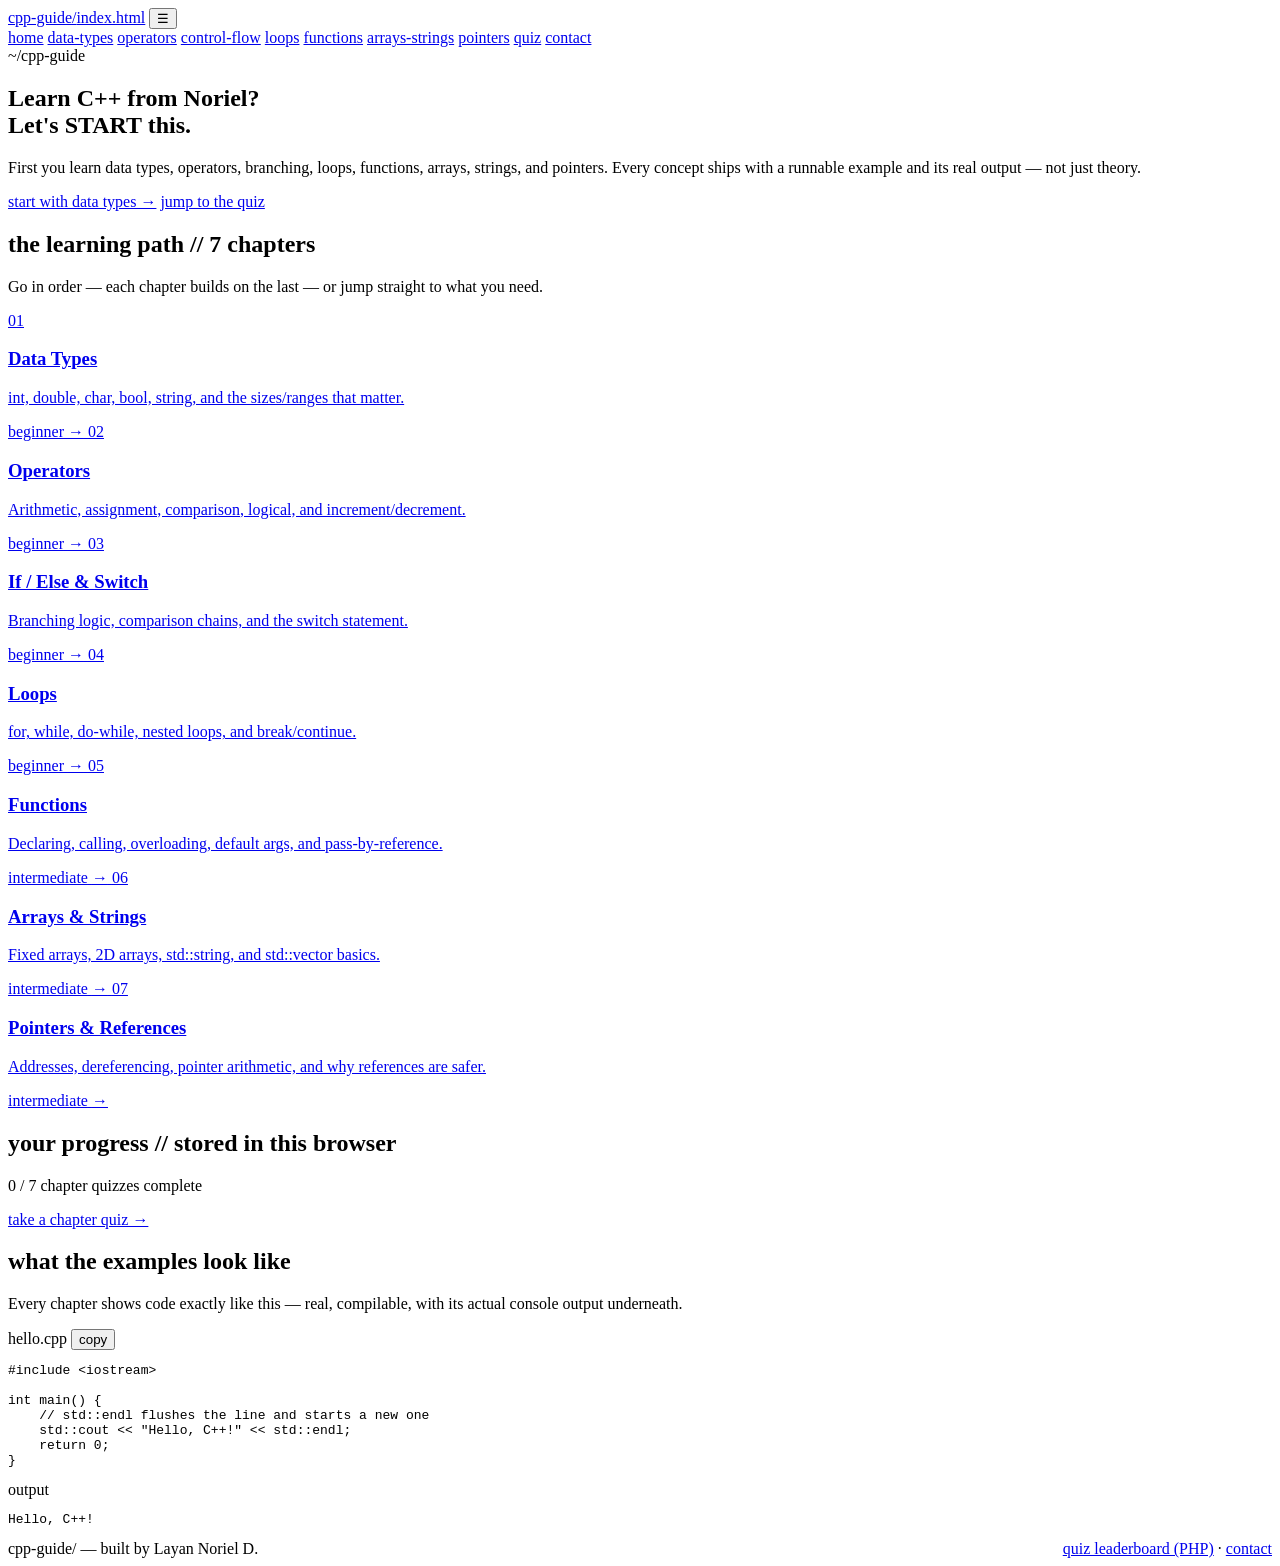
==== index.html @ 3d73a4aa "Add files via upload" ====
<!DOCTYPE html>
<html lang="en">
<head>
<meta charset="UTF-8">
<meta name="viewport" content="width=device-width, initial-scale=1.0">
<title>C++ Learning Guide — Created by Noriel</title>
<meta name="description" content="A free, from-scratch C++ course: data types, operators, control flow, loops, functions, arrays, strings, and pointers — with runnable examples and quizzes.">
<link rel="stylesheet" href="assets/css/style.css">
</head>
<body>

<header class="titlebar">
  <div class="wrap">
    <div class="dots"><span></span><span></span><span></span></div>
    <a class="brand" href="index.html"><span class="path">cpp-guide/</span><span class="file">index.html</span></a>
    <button class="navtoggle" aria-label="toggle menu">☰</button>
    <nav class="navlinks">
      <a href="index.html">home</a>
      <a href="data-types.html">data-types</a>
      <a href="operators.html">operators</a>
      <a href="control-flow.html">control-flow</a>
      <a href="loops.html">loops</a>
      <a href="functions.html">functions</a>
      <a href="arrays-strings.html">arrays-strings</a>
      <a href="pointers.html">pointers</a>
      <a href="quiz.html">quiz</a>
      <a href="contact.html">contact</a>
    </nav>
  </div>
</header>

<section class="hero">
  <div class="wrap">
    <div class="eyebrow">~/cpp-guide <span class="cursor"></span></div>
    <h1>Learn C++ from Noriel?<br>Let's <span class="accent">START</span> this.</h1>
    <p class="lede">
      First you learn  data types, operators,
      branching, loops, functions, arrays, strings, and pointers. Every concept
      ships with a runnable example and its real output — not just theory.
    </p>
    <div class="btnrow">
      <a class="btn btn-primary" href="data-types.html">start with data types →</a>
      <a class="btn btn-ghost" href="quiz.html">jump to the quiz</a>
    </div>
  </div>
</section>

<main>
  <div class="wrap">

    <section aria-labelledby="path-heading">
      <h2 id="path-heading">the learning path <span class="tag">// 7 chapters</span></h2>
      <p class="deck">Go in order — each chapter builds on the last — or jump straight to what you need.</p>

      <div class="chapters">
        <a class="chapter" href="data-types.html">
          <span class="idx">01</span>
          <span class="meta"><h3>Data Types</h3><p>int, double, char, bool, string, and the sizes/ranges that matter.</p></span>
          <span class="lvl">beginner</span>
          <span class="arrow">→</span>
        </a>
        <a class="chapter" href="operators.html">
          <span class="idx">02</span>
          <span class="meta"><h3>Operators</h3><p>Arithmetic, assignment, comparison, logical, and increment/decrement.</p></span>
          <span class="lvl">beginner</span>
          <span class="arrow">→</span>
        </a>
        <a class="chapter" href="control-flow.html">
          <span class="idx">03</span>
          <span class="meta"><h3>If / Else &amp; Switch</h3><p>Branching logic, comparison chains, and the switch statement.</p></span>
          <span class="lvl">beginner</span>
          <span class="arrow">→</span>
        </a>
        <a class="chapter" href="loops.html">
          <span class="idx">04</span>
          <span class="meta"><h3>Loops</h3><p>for, while, do-while, nested loops, and break/continue.</p></span>
          <span class="lvl">beginner</span>
          <span class="arrow">→</span>
        </a>
        <a class="chapter" href="functions.html">
          <span class="idx">05</span>
          <span class="meta"><h3>Functions</h3><p>Declaring, calling, overloading, default args, and pass-by-reference.</p></span>
          <span class="lvl">intermediate</span>
          <span class="arrow">→</span>
        </a>
        <a class="chapter" href="arrays-strings.html">
          <span class="idx">06</span>
          <span class="meta"><h3>Arrays &amp; Strings</h3><p>Fixed arrays, 2D arrays, std::string, and std::vector basics.</p></span>
          <span class="lvl">intermediate</span>
          <span class="arrow">→</span>
        </a>
        <a class="chapter" href="pointers.html">
          <span class="idx">07</span>
          <span class="meta"><h3>Pointers &amp; References</h3><p>Addresses, dereferencing, pointer arithmetic, and why references are safer.</p></span>
          <span class="lvl">intermediate</span>
          <span class="arrow">→</span>
        </a>
      </div>
    </section>

    <section aria-labelledby="progress-heading">
      <h2 id="progress-heading">your progress <span class="tag">// stored in this browser</span></h2>
      <p class="deck" data-progress-label>0 / 7 chapter quizzes complete</p>
      <div class="progress-track"><div class="progress-fill" data-progress-fill style="width:0%"></div></div>
      <p style="margin-top:14px;"><a class="btn btn-ghost" href="quiz.html">take a chapter quiz →</a></p>
    </section>

    <section aria-labelledby="preview-heading">
      <h2 id="preview-heading">what the examples look like</h2>
      <p class="deck">Every chapter shows code exactly like this — real, compilable, with its actual console output underneath.</p>

      <div class="code-window">
        <div class="cw-head">
          <div class="dots cw-dots"><span></span><span></span><span></span></div>
          <span class="fname">hello.cpp</span>
          <button class="copy-btn">copy</button>
        </div>
        <pre><code><span class="tk-op">#include</span> <span class="tk-str">&lt;iostream&gt;</span>

<span class="tk-type">int</span> <span class="tk-fn">main</span>() {
    <span class="tk-com">// std::endl flushes the line and starts a new one</span>
    std::cout &lt;&lt; <span class="tk-str">"Hello, C++!"</span> &lt;&lt; std::endl;
    <span class="tk-kw">return</span> <span class="tk-num">0</span>;
}</code></pre>
        <div class="cw-output">
          <div class="cw-label">output</div>
          <pre><code>Hello, C++!</code></pre>
        </div>
      </div>
    </section>

  </div>
</main>

<footer>
  <div class="wrap" style="display:flex; justify-content:space-between; width:100%; flex-wrap:wrap; gap:10px;">
    <span>cpp-guide/ — built by Layan Noriel D.</span>
    <span><a href="leaderboard.php">quiz leaderboard (PHP)</a> · <a href="contact.html">contact</a></span>
  </div>
</footer>

<script src="assets/js/script.js"></script>
</body>
</html>
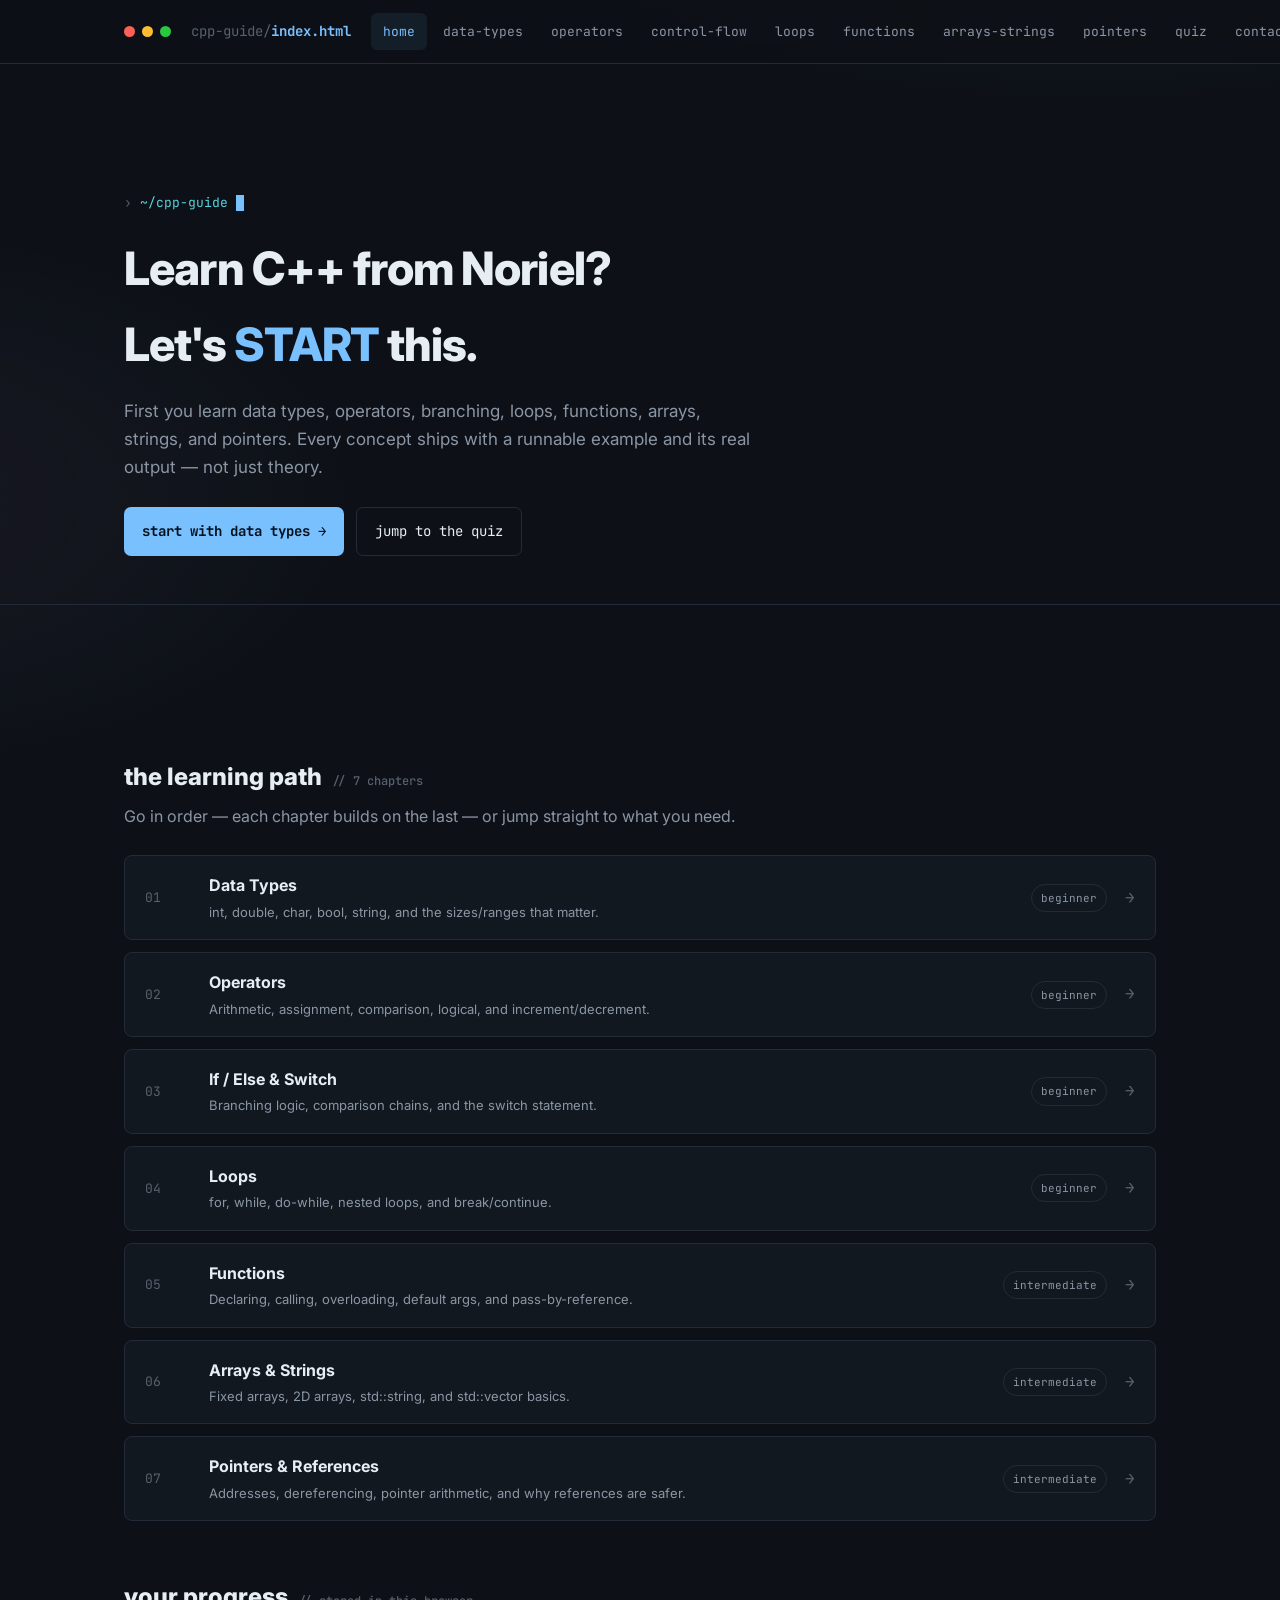
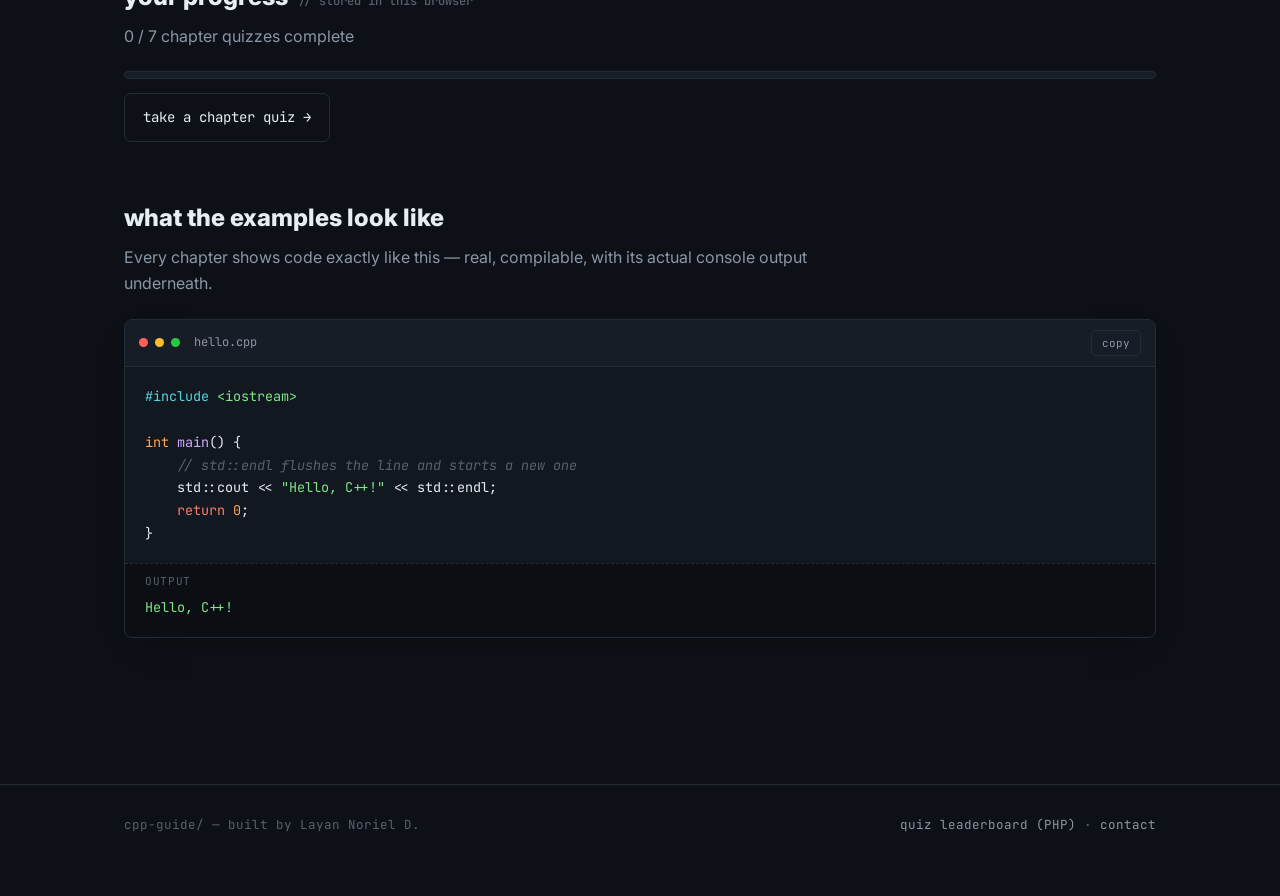
==== commit a12b36b8: "Update stylesheet and script links in index.html" ====
--- a/index.html
+++ b/index.html
@@ -5,7 +5,7 @@
 <meta name="viewport" content="width=device-width, initial-scale=1.0">
 <title>C++ Learning Guide — Created by Noriel</title>
 <meta name="description" content="A free, from-scratch C++ course: data types, operators, control flow, loops, functions, arrays, strings, and pointers — with runnable examples and quizzes.">
-<link rel="stylesheet" href="assets/css/style.css">
+<link rel="stylesheet" href="style.css">
 </head>
 <body>
 
@@ -139,6 +139,6 @@
   </div>
 </footer>
 
-<script src="assets/js/script.js"></script>
+<script src="script.js"></script>
 </body>
 </html>
--- a/style.css
+++ b/style.css
@@ -0,0 +1,334 @@
+/* =========================================================
+   C++ Learning Guide — design system
+   Theme: "the editor window" — every page reads like a file
+   open in a code editor, with real syntax-color accents.
+   ========================================================= */
+
+@import url('https://fonts.googleapis.com/css2?family=JetBrains+Mono:ital,wght@0,400;0,500;0,700;1,400&family=Inter:wght@400;500;600;700;800&display=swap');
+
+:root{
+  --bg:        #0d1117;
+  --panel:     #12181f;
+  --panel-2:   #161d26;
+  --line:      #232b36;
+  --text:      #e6edf3;
+  --muted:     #8b96a5;
+  --faint:     #57616e;
+
+  --blue:      #79c0ff;   /* keywords */
+  --green:     #7ee787;   /* strings / success */
+  --orange:    #ffa657;   /* types / numbers */
+  --purple:    #d2a8ff;   /* functions */
+  --pink:      #ff7b72;   /* control flow / errors */
+  --cyan:      #56d4dd;   /* comments-adjacent accent */
+
+  --mono: 'JetBrains Mono', ui-monospace, 'SF Mono', Consolas, monospace;
+  --sans: 'Inter', -apple-system, BlinkMacSystemFont, 'Segoe UI', sans-serif;
+
+  --radius: 8px;
+  --nav-h: 64px;
+}
+
+*,*::before,*::after{ box-sizing: border-box; }
+html{ scroll-behavior: smooth; }
+body{
+  margin:0;
+  background:
+    radial-gradient(1200px 600px at 85% -10%, rgba(121,192,255,0.07), transparent 60%),
+    radial-gradient(900px 500px at -10% 20%, rgba(210,168,255,0.05), transparent 55%),
+    var(--bg);
+  color: var(--text);
+  font-family: var(--sans);
+  line-height: 1.65;
+  -webkit-font-smoothing: antialiased;
+}
+img{ max-width:100%; }
+a{ color: inherit; }
+:focus-visible{ outline: 2px solid var(--blue); outline-offset: 2px; border-radius: 4px; }
+
+@media (prefers-reduced-motion: reduce){
+  *{ animation-duration: 0.001ms !important; animation-iteration-count: 1 !important; transition-duration: 0.001ms !important; scroll-behavior:auto !important; }
+}
+
+.wrap{ max-width: 1080px; margin:0 auto; padding: 0 24px; }
+
+/* ---------- Top nav: window titlebar ---------- */
+.titlebar{
+  position: sticky; top:0; z-index: 50;
+  height: var(--nav-h);
+  display:flex; align-items:center;
+  background: rgba(13,17,23,0.85);
+  backdrop-filter: blur(10px);
+  border-bottom: 1px solid var(--line);
+}
+.titlebar .wrap{ display:flex; align-items:center; gap:20px; width:100%; }
+.dots{ display:flex; gap:7px; flex-shrink:0; }
+.dots span{ width:11px; height:11px; border-radius:50%; display:block; }
+.dots span:nth-child(1){ background:#ff5f56; }
+.dots span:nth-child(2){ background:#ffbd2e; }
+.dots span:nth-child(3){ background:#27c93f; }
+
+.brand{
+  font-family: var(--mono); font-weight:700; font-size:14px;
+  color: var(--text); text-decoration:none; white-space:nowrap;
+}
+.brand .path{ color: var(--faint); font-weight:400; }
+.brand .file{ color: var(--blue); }
+
+.navlinks{
+  margin-left:auto; display:flex; gap: 4px; align-items:center;
+  font-family: var(--mono); font-size: 13px;
+}
+.navlinks a{
+  text-decoration:none; color: var(--muted);
+  padding: 8px 12px; border-radius:6px;
+  transition: color .15s ease, background .15s ease;
+  white-space:nowrap;
+}
+.navlinks a:hover{ color: var(--text); background: var(--panel-2); }
+.navlinks a.active{ color: var(--blue); background: rgba(121,192,255,0.08); }
+
+.navtoggle{
+  display:none; margin-left:auto; background:none; border:1px solid var(--line);
+  color:var(--text); border-radius:6px; width:38px; height:38px; font-size:18px; cursor:pointer;
+}
+
+@media (max-width: 920px){
+  .navlinks{
+    position:absolute; top: var(--nav-h); left:0; right:0;
+    background: var(--panel); border-bottom:1px solid var(--line);
+    flex-direction:column; align-items:stretch; padding:8px;
+    display:none;
+  }
+  .navlinks.open{ display:flex; }
+  .navlinks a{ padding:12px 14px; }
+  .navtoggle{ display:block; }
+  .brand .path{ display:none; }
+}
+
+/* ---------- Hero ---------- */
+.hero{
+  padding: 72px 0 48px;
+  border-bottom: 1px solid var(--line);
+}
+.eyebrow{
+  font-family: var(--mono); font-size:13px; color: var(--cyan);
+  display:flex; align-items:center; gap:8px; margin-bottom: 18px;
+}
+.eyebrow::before{ content:"›"; color: var(--faint); }
+.cursor{
+  display:inline-block; width:8px; height:16px; background: var(--blue);
+  animation: blink 1s steps(1) infinite; vertical-align: -2px;
+}
+@keyframes blink{ 50%{ opacity:0; } }
+
+h1{
+  font-family: var(--sans); font-weight:800; letter-spacing:-0.02em;
+  font-size: clamp(30px, 5vw, 46px); margin: 0 0 14px;
+}
+h1 .accent{ color: var(--blue); }
+.lede{ color: var(--muted); font-size:17px; max-width: 640px; margin: 0 0 26px; }
+
+.btnrow{ display:flex; gap:12px; flex-wrap:wrap; }
+.btn{
+  font-family: var(--mono); font-size:14px; text-decoration:none;
+  padding: 12px 18px; border-radius: 7px; display:inline-flex; align-items:center; gap:8px;
+  transition: transform .15s ease, background .15s ease, border-color .15s ease;
+}
+.btn-primary{ background: var(--blue); color:#04101c; font-weight:700; }
+.btn-primary:hover{ transform: translateY(-1px); background:#96d0ff; }
+.btn-ghost{ background: transparent; color:var(--text); border:1px solid var(--line); }
+.btn-ghost:hover{ border-color: var(--blue); color: var(--blue); }
+
+/* ---------- Section chrome ---------- */
+main{ padding: 40px 0 90px; }
+section{ margin: 56px 0; }
+section h2{
+  font-family: var(--sans); font-size: 24px; font-weight:800; margin: 0 0 6px;
+  display:flex; align-items:baseline; gap:10px;
+}
+section h2 .tag{
+  font-family: var(--mono); font-size:12px; font-weight:500; color: var(--faint);
+}
+section p{ color: var(--text); }
+section > p.deck{ color: var(--muted); margin-top:0; margin-bottom:22px; max-width:700px; }
+h3{ font-size:17px; font-weight:700; margin: 26px 0 10px; color: var(--text); }
+
+/* ---------- Code window ---------- */
+.code-window{
+  background: var(--panel);
+  border: 1px solid var(--line);
+  border-radius: var(--radius);
+  overflow:hidden;
+  margin: 18px 0 24px;
+  box-shadow: 0 12px 30px -18px rgba(0,0,0,0.6);
+}
+.code-window .cw-head{
+  display:flex; align-items:center; gap:10px;
+  padding: 10px 14px; background: var(--panel-2); border-bottom:1px solid var(--line);
+}
+.code-window .cw-head .fname{
+  font-family: var(--mono); font-size:12px; color: var(--muted); margin-left:4px;
+}
+.code-window .cw-dots span{ width:9px; height:9px; }
+pre{
+  margin:0; padding: 18px 20px; overflow-x:auto;
+  font-family: var(--mono); font-size: 13.5px; line-height:1.7;
+}
+code{ font-family: var(--mono); }
+:not(pre) > code{
+  background: var(--panel-2); border:1px solid var(--line); border-radius:4px;
+  padding: 1px 6px; font-size: 0.9em; color: var(--orange);
+}
+
+/* token colors (manually applied via spans) */
+.tk-kw{ color: var(--pink); }        /* keywords: if, for, return */
+.tk-type{ color: var(--orange); }    /* int, double, bool, string */
+.tk-str{ color: var(--green); }      /* "strings" */
+.tk-num{ color: var(--orange); }
+.tk-fn{ color: var(--purple); }      /* function names */
+.tk-com{ color: var(--faint); font-style: italic; }
+.tk-op{ color: var(--cyan); }
+
+.cw-output{
+  border-top:1px dashed var(--line); background:#0b0f14;
+}
+.cw-output .cw-label{
+  font-family:var(--mono); font-size:11px; color:var(--faint);
+  padding: 8px 20px 0; text-transform:uppercase; letter-spacing:.06em;
+}
+.cw-output pre{ color: var(--green); padding-top:6px; }
+
+.copy-btn{
+  margin-left:auto; background:none; border:1px solid var(--line); color:var(--muted);
+  font-family:var(--mono); font-size:11px; padding:5px 10px; border-radius:5px; cursor:pointer;
+  transition: all .15s ease;
+}
+.copy-btn:hover{ color:var(--text); border-color:var(--blue); }
+.copy-btn.copied{ color: var(--green); border-color: var(--green); }
+
+/* ---------- Callouts ---------- */
+.note{
+  border-radius: var(--radius); padding: 16px 18px; margin: 20px 0;
+  border:1px solid var(--line); background: var(--panel);
+  font-size:14.5px;
+}
+.note .note-head{
+  font-family: var(--mono); font-size:12px; font-weight:700; letter-spacing:.04em;
+  text-transform:uppercase; margin-bottom:6px; display:flex; align-items:center; gap:8px;
+}
+.note-tip{ border-left:3px solid var(--green); }
+.note-tip .note-head{ color: var(--green); }
+.note-warn{ border-left:3px solid var(--orange); }
+.note-warn .note-head{ color: var(--orange); }
+.note-pitfall{ border-left:3px solid var(--pink); }
+.note-pitfall .note-head{ color: var(--pink); }
+
+/* ---------- Cards / grids ---------- */
+.grid{ display:grid; gap:16px; }
+.grid-2{ grid-template-columns: repeat(2, 1fr); }
+.grid-3{ grid-template-columns: repeat(3, 1fr); }
+.grid-4{ grid-template-columns: repeat(4, 1fr); }
+@media (max-width: 800px){ .grid-2,.grid-3,.grid-4{ grid-template-columns: 1fr 1fr; } }
+@media (max-width: 560px){ .grid-2,.grid-3,.grid-4{ grid-template-columns: 1fr; } }
+
+.card{
+  background: var(--panel); border:1px solid var(--line); border-radius: var(--radius);
+  padding:18px; transition: border-color .15s ease, transform .15s ease;
+}
+.card:hover{ border-color:#31404f; }
+.card h4{
+  margin:0 0 6px; font-family:var(--mono); font-size:14px; color:var(--blue);
+}
+.card p{ margin:0; color:var(--muted); font-size:13.5px; }
+
+/* type table */
+table{ width:100%; border-collapse:collapse; margin: 18px 0; font-size:14px; }
+th,td{ text-align:left; padding:10px 12px; border-bottom:1px solid var(--line); }
+th{ font-family:var(--mono); color:var(--faint); font-weight:600; font-size:12px; text-transform:uppercase; letter-spacing:.04em; }
+td code{ font-size:12.5px; }
+tr:hover td{ background: rgba(255,255,255,0.015); }
+
+/* ---------- Path chapter list (index) ---------- */
+.chapters{ display:flex; flex-direction:column; gap:12px; margin-top:26px; }
+.chapter{
+  display:flex; align-items:center; gap:18px;
+  background: var(--panel); border:1px solid var(--line); border-radius: var(--radius);
+  padding: 16px 20px; text-decoration:none; color:var(--text);
+  transition: border-color .15s ease, transform .15s ease, background .15s ease;
+}
+.chapter:hover{ border-color: var(--blue); transform: translateX(4px); background: var(--panel-2); }
+.chapter .idx{
+  font-family:var(--mono); font-size:13px; color:var(--faint); width:46px; flex-shrink:0;
+}
+.chapter .meta{ flex:1; min-width:0; }
+.chapter .meta h3{ margin:0 0 3px; font-size:16px; }
+.chapter .meta p{ margin:0; color:var(--muted); font-size:13px; }
+.chapter .arrow{ font-family:var(--mono); color:var(--faint); transition:transform .15s ease, color .15s ease; }
+.chapter:hover .arrow{ transform:translateX(3px); color:var(--blue); }
+.chapter .lvl{
+  font-family: var(--mono); font-size:11px; padding:4px 9px; border-radius:20px;
+  border:1px solid var(--line); color:var(--muted); flex-shrink:0;
+}
+
+/* ---------- Exercise / quiz blocks ---------- */
+.exercise{
+  border: 1px dashed var(--line); border-radius: var(--radius); padding: 18px 20px; margin: 22px 0;
+  background: linear-gradient(180deg, rgba(210,168,255,0.04), transparent);
+}
+.exercise .ex-head{
+  font-family: var(--mono); font-size:12px; color: var(--purple); text-transform:uppercase; letter-spacing:.05em;
+  margin-bottom:8px;
+}
+.quiz-q{ margin: 18px 0; padding-bottom:18px; border-bottom:1px solid var(--line); }
+.quiz-q:last-child{ border-bottom:none; }
+.quiz-q p.qtext{ font-weight:600; margin:0 0 10px; }
+.quiz-opts{ display:flex; flex-direction:column; gap:8px; }
+.quiz-opt{
+  display:flex; align-items:center; gap:10px; padding:10px 12px;
+  border:1px solid var(--line); border-radius:7px; cursor:pointer; font-size:14px;
+  transition: border-color .15s ease, background .15s ease;
+}
+.quiz-opt:hover{ border-color:#3a4756; }
+.quiz-opt input{ accent-color: var(--blue); }
+.quiz-opt.correct{ border-color: var(--green); background: rgba(126,231,135,0.06); }
+.quiz-opt.incorrect{ border-color: var(--pink); background: rgba(255,123,114,0.06); }
+.quiz-score{
+  font-family: var(--mono); font-size:14px; margin-top:18px; padding:14px 16px;
+  border-radius:7px; background: var(--panel-2); border:1px solid var(--line);
+}
+
+/* forms (contact / progress) */
+.field{ margin-bottom:16px; }
+.field label{ display:block; font-family:var(--mono); font-size:12px; color:var(--muted); margin-bottom:6px; }
+.field input, .field textarea, .field select{
+  width:100%; background: var(--panel-2); border:1px solid var(--line); color:var(--text);
+  padding:11px 12px; border-radius:6px; font-family:var(--sans); font-size:14px;
+}
+.field input:focus, .field textarea:focus{ border-color:var(--blue); }
+.field textarea{ resize:vertical; min-height:120px; }
+.form-msg{ font-family:var(--mono); font-size:13.5px; padding:12px 14px; border-radius:7px; margin-bottom:16px; }
+.form-msg.ok{ background: rgba(126,231,135,0.08); border:1px solid var(--green); color: var(--green); }
+.form-msg.err{ background: rgba(255,123,114,0.08); border:1px solid var(--pink); color: var(--pink); }
+
+/* progress bar */
+.progress-track{ height:8px; background:var(--panel-2); border-radius:20px; overflow:hidden; border:1px solid var(--line); }
+.progress-fill{ height:100%; background: linear-gradient(90deg, var(--blue), var(--purple)); border-radius:20px; transition: width .4s ease; }
+
+/* pager */
+.pager{ display:flex; justify-content:space-between; gap:16px; margin-top:56px; padding-top:26px; border-top:1px solid var(--line); }
+.pager a{
+  flex:1; text-decoration:none; color:var(--text); border:1px solid var(--line); border-radius:var(--radius);
+  padding:16px 18px; font-family:var(--mono); font-size:13px; transition: border-color .15s ease;
+}
+.pager a:hover{ border-color:var(--blue); }
+.pager .dir{ color:var(--faint); display:block; margin-bottom:4px; }
+.pager .next{ text-align:right; margin-left:auto; }
+
+footer{
+  border-top:1px solid var(--line); padding: 30px 0 60px;
+  color: var(--faint); font-family:var(--mono); font-size:12.5px;
+  display:flex; justify-content:space-between; flex-wrap:wrap; gap:10px;
+}
+footer a{ color:var(--muted); text-decoration:none; }
+footer a:hover{ color: var(--blue); }
